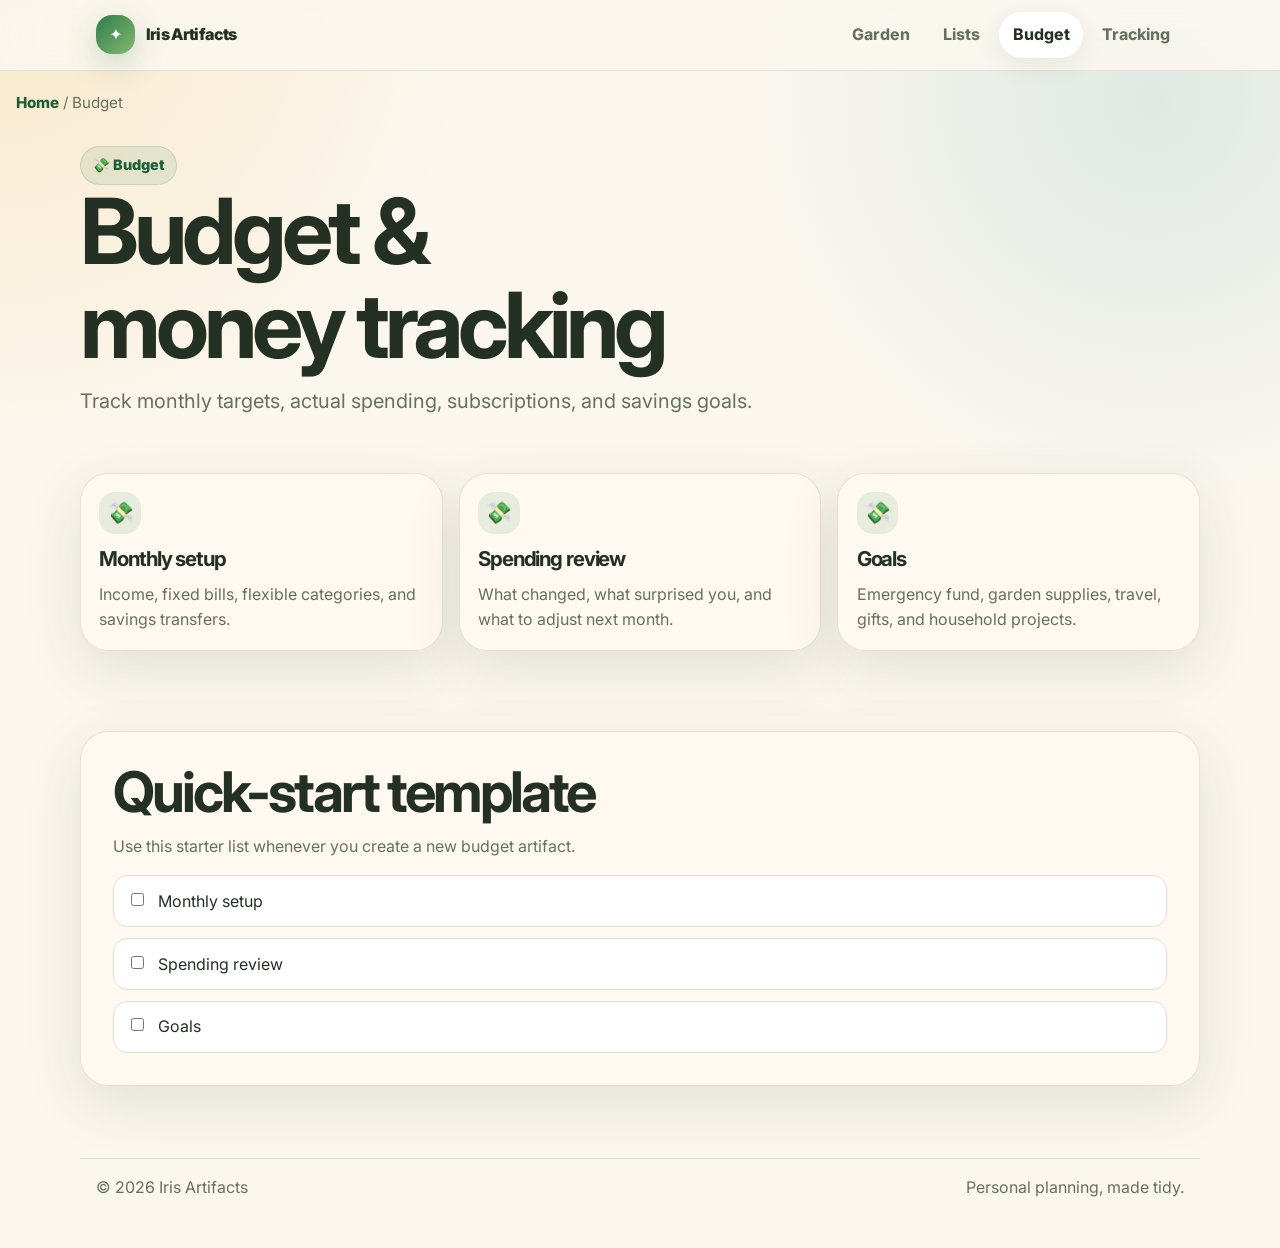
==== pages/budget/index.html @ 86432a79 "feat: launch mobile-friendly planning site Add a responsive GitHub Pages site with sections for gard" ====
<!doctype html>
<html lang="en">
<head>
  <meta charset="utf-8">
  <meta name="viewport" content="width=device-width, initial-scale=1">
  <meta name="description" content="A personal planning hub for gardening, lists, budgeting, and tracking.">
  <title>Budget · Iris Artifacts</title>
  <link rel="preconnect" href="https://fonts.googleapis.com">
  <link rel="preconnect" href="https://fonts.gstatic.com" crossorigin>
  <link href="https://fonts.googleapis.com/css2?family=Inter:wght@400;650;750;850&display=swap" rel="stylesheet">
  <link rel="stylesheet" href="../../assets/css/styles.css">
</head>
<body>
  <a class="skip-link" href="#main">Skip to content</a>
  <header class="site-header"><div class="nav-wrap"><a class="brand" href="../../index.html" aria-label="Iris Artifacts home"><span class="brand-mark">✦</span><span>Iris Artifacts</span></a>
<button class="nav-toggle" type="button" aria-expanded="false" data-nav-toggle>Menu</button>
<nav class="nav-links" aria-label="Primary" data-nav-links>
  <a href="../garden/">Garden</a>
  <a href="../lists/">Lists</a>
  <a href="../budget/" aria-current="page">Budget</a>
  <a href="../tracker/">Tracking</a>
</nav></div></header>
  <main id="main">
<div class="container breadcrumb"><a href="../../index.html">Home</a> / Budget</div>
<section class="container page-hero"><span class="kicker">💸 Budget</span><h1>Budget & money tracking</h1><p class="lede">Track monthly targets, actual spending, subscriptions, and savings goals.</p></section>
<section class="container section"><div class="grid three"><div class="card"><span class="icon">💸</span><h3>Monthly setup</h3><p>Income, fixed bills, flexible categories, and savings transfers.</p></div><div class="card"><span class="icon">💸</span><h3>Spending review</h3><p>What changed, what surprised you, and what to adjust next month.</p></div><div class="card"><span class="icon">💸</span><h3>Goals</h3><p>Emergency fund, garden supplies, travel, gifts, and household projects.</p></div></div></section>
<section class="container section"><div class="panel"><h2>Quick-start template</h2><p>Use this starter list whenever you create a new budget artifact.</p><div class="list checklist"><label><input type="checkbox"> <span>Monthly setup</span></label><label><input type="checkbox"> <span>Spending review</span></label><label><input type="checkbox"> <span>Goals</span></label></div></div></section>
</main>
  <footer class="footer"><div class="container footer-inner"><span>© <span data-year></span> Iris Artifacts</span><span>Personal planning, made tidy.</span></div></footer>
  <script src="../../assets/js/app.js" defer></script>
</body>
</html>
---- assets/css/styles.css ----
:root {
  --bg: #fbf7ef;
  --surface: #fffaf2;
  --surface-strong: #ffffff;
  --ink: #233023;
  --muted: #667060;
  --line: #e7decf;
  --leaf: #2f7d4b;
  --leaf-dark: #1f5d39;
  --sun: #f2b84b;
  --rose: #e97d65;
  --sky: #7bb6b8;
  --shadow: 0 18px 55px rgba(51, 66, 45, .12);
  --radius-lg: 28px;
  --radius-md: 18px;
  --radius-sm: 12px;
}
* { box-sizing: border-box; }
html { scroll-behavior: smooth; }
body {
  margin: 0;
  font-family: Inter, ui-sans-serif, system-ui, -apple-system, BlinkMacSystemFont, "Segoe UI", sans-serif;
  color: var(--ink);
  background:
    radial-gradient(circle at top left, rgba(242, 184, 75, .22), transparent 30rem),
    radial-gradient(circle at 90% 8%, rgba(123, 182, 184, .22), transparent 26rem),
    var(--bg);
  line-height: 1.55;
}
a { color: inherit; }
.skip-link { position: absolute; left: -999px; top: 1rem; background: var(--ink); color: white; padding: .75rem 1rem; border-radius: 999px; z-index: 20; }
.skip-link:focus { left: 1rem; }
.site-header {
  position: sticky; top: 0; z-index: 10;
  backdrop-filter: blur(18px);
  background: rgba(251, 247, 239, .86);
  border-bottom: 1px solid rgba(231, 222, 207, .8);
}
.nav-wrap { max-width: 1120px; margin: 0 auto; padding: .75rem 1rem; display: flex; align-items: center; justify-content: space-between; gap: 1rem; }
.brand { display: inline-flex; align-items: center; gap: .65rem; font-weight: 850; text-decoration: none; letter-spacing: -.04em; }
.brand-mark { display: grid; place-items: center; width: 2.45rem; height: 2.45rem; border-radius: 16px; background: linear-gradient(135deg, var(--leaf), #84b86f); color: white; box-shadow: 0 10px 30px rgba(47,125,75,.25); }
.nav-toggle { display: none; border: 1px solid var(--line); background: var(--surface-strong); border-radius: 999px; padding: .65rem .8rem; font-weight: 800; color: var(--ink); }
.nav-links { display: flex; align-items: center; gap: .35rem; }
.nav-links a { text-decoration: none; color: var(--muted); font-weight: 750; padding: .65rem .85rem; border-radius: 999px; }
.nav-links a:hover, .nav-links a[aria-current="page"] { color: var(--ink); background: var(--surface-strong); box-shadow: 0 8px 25px rgba(51,66,45,.08); }
.container { max-width: 1120px; margin: 0 auto; padding: 0 1rem; }
.hero { padding: clamp(3rem, 8vw, 6.5rem) 0 2.5rem; display: grid; grid-template-columns: 1.12fr .88fr; gap: 2rem; align-items: center; }
.kicker { display: inline-flex; align-items: center; gap: .5rem; color: var(--leaf-dark); background: rgba(47,125,75,.1); border: 1px solid rgba(47,125,75,.16); padding: .45rem .7rem; border-radius: 999px; font-weight: 850; font-size: .9rem; }
h1, h2, h3 { line-height: 1.03; letter-spacing: -.055em; margin: 0; }
h1 { font-size: clamp(2.45rem, 10vw, 5.7rem); max-width: 10ch; }
h2 { font-size: clamp(2rem, 5vw, 3.5rem); }
h3 { font-size: 1.28rem; }
p { color: var(--muted); margin: .8rem 0 0; }
.lede { font-size: clamp(1.05rem, 2vw, 1.25rem); max-width: 56ch; }
.actions { display: flex; flex-wrap: wrap; gap: .75rem; margin-top: 1.5rem; }
.button { display: inline-flex; align-items: center; justify-content: center; min-height: 2.85rem; padding: .75rem 1rem; border-radius: 999px; text-decoration: none; font-weight: 850; border: 1px solid transparent; }
.button.primary { color: white; background: var(--leaf); box-shadow: 0 16px 35px rgba(47,125,75,.25); }
.button.secondary { background: var(--surface-strong); border-color: var(--line); color: var(--ink); }
.hero-card, .card, .panel { background: rgba(255,250,242,.88); border: 1px solid rgba(231,222,207,.95); border-radius: var(--radius-lg); box-shadow: var(--shadow); }
.hero-card { padding: 1rem; transform: rotate(1deg); }
.note-stack { display: grid; gap: .75rem; }
.note { border-radius: 20px; padding: 1rem; background: var(--surface-strong); border: 1px solid var(--line); }
.note strong { display:block; margin-bottom:.2rem; }
.note:nth-child(2) { margin-left: 1.25rem; }
.note:nth-child(3) { margin-right: 1.25rem; }
.section { padding: 2.5rem 0; }
.section-head { display:flex; align-items:end; justify-content:space-between; gap:1rem; margin-bottom: 1rem; }
.grid { display: grid; grid-template-columns: repeat(4, 1fr); gap: 1rem; }
.grid.three { grid-template-columns: repeat(3, 1fr); }
.card { padding: 1.15rem; text-decoration:none; display:block; transition: transform .18s ease, box-shadow .18s ease; }
.card:hover { transform: translateY(-3px); box-shadow: 0 22px 60px rgba(51,66,45,.16); }
.card .icon { display:grid; place-items:center; width:2.6rem; height:2.6rem; border-radius:16px; background: rgba(47,125,75,.11); margin-bottom: .9rem; font-size: 1.35rem; }
.panel { padding: clamp(1.1rem, 3vw, 2rem); }
.list { list-style: none; padding: 0; margin: 1rem 0 0; display: grid; gap: .65rem; }
.list li { background: var(--surface-strong); border: 1px solid var(--line); border-radius: 16px; padding: .85rem .95rem; display:flex; gap:.7rem; align-items:flex-start; }
.list li::before { content: "✓"; color: white; background: var(--leaf); border-radius: 999px; width: 1.35rem; height: 1.35rem; flex: 0 0 1.35rem; display:grid; place-items:center; font-size:.85rem; font-weight:900; margin-top:.05rem; }
.table-wrap { overflow-x:auto; margin-top:1rem; border-radius:18px; border:1px solid var(--line); }
table { width:100%; border-collapse:collapse; background:var(--surface-strong); min-width: 620px; }
th, td { padding:.9rem 1rem; border-bottom:1px solid var(--line); text-align:left; }
th { color: var(--leaf-dark); font-size:.85rem; text-transform:uppercase; letter-spacing:.08em; }
.badge { display:inline-flex; padding:.25rem .55rem; border-radius:999px; background:rgba(242,184,75,.18); color:#76510b; font-weight:800; font-size:.82rem; }
.footer { padding: 2rem 0 3rem; color: var(--muted); }
.footer-inner { border-top:1px solid var(--line); padding-top:1rem; display:flex; justify-content:space-between; gap:1rem; flex-wrap:wrap; }
.breadcrumb { margin: 1.25rem 0 0; color: var(--muted); font-size:.95rem; }
.breadcrumb a { color: var(--leaf-dark); text-decoration:none; font-weight:800; }
.page-hero { padding: 2rem 0 1rem; }
.checklist label { display:flex; gap:.7rem; align-items:flex-start; padding:.8rem; border:1px solid var(--line); border-radius:14px; background:var(--surface-strong); }
.checklist input { margin-top:.25rem; accent-color: var(--leaf); }
@media (max-width: 820px) {
  .nav-wrap { align-items:flex-start; }
  .nav-toggle { display:inline-flex; }
  .nav-links { position:absolute; left:1rem; right:1rem; top:4.15rem; display:none; flex-direction:column; align-items:stretch; background:var(--surface-strong); border:1px solid var(--line); border-radius:22px; padding:.5rem; box-shadow: var(--shadow); }
  .nav-links.open { display:flex; }
  .nav-links a { padding:.9rem 1rem; }
  .hero { grid-template-columns: 1fr; padding-top: 2.5rem; }
  .hero-card { transform:none; }
  .grid, .grid.three { grid-template-columns: 1fr; }
  .section-head { align-items:start; flex-direction:column; }
  h1 { max-width: 12ch; }
}
@media (prefers-reduced-motion: reduce) { * { scroll-behavior:auto !important; transition:none !important; } }
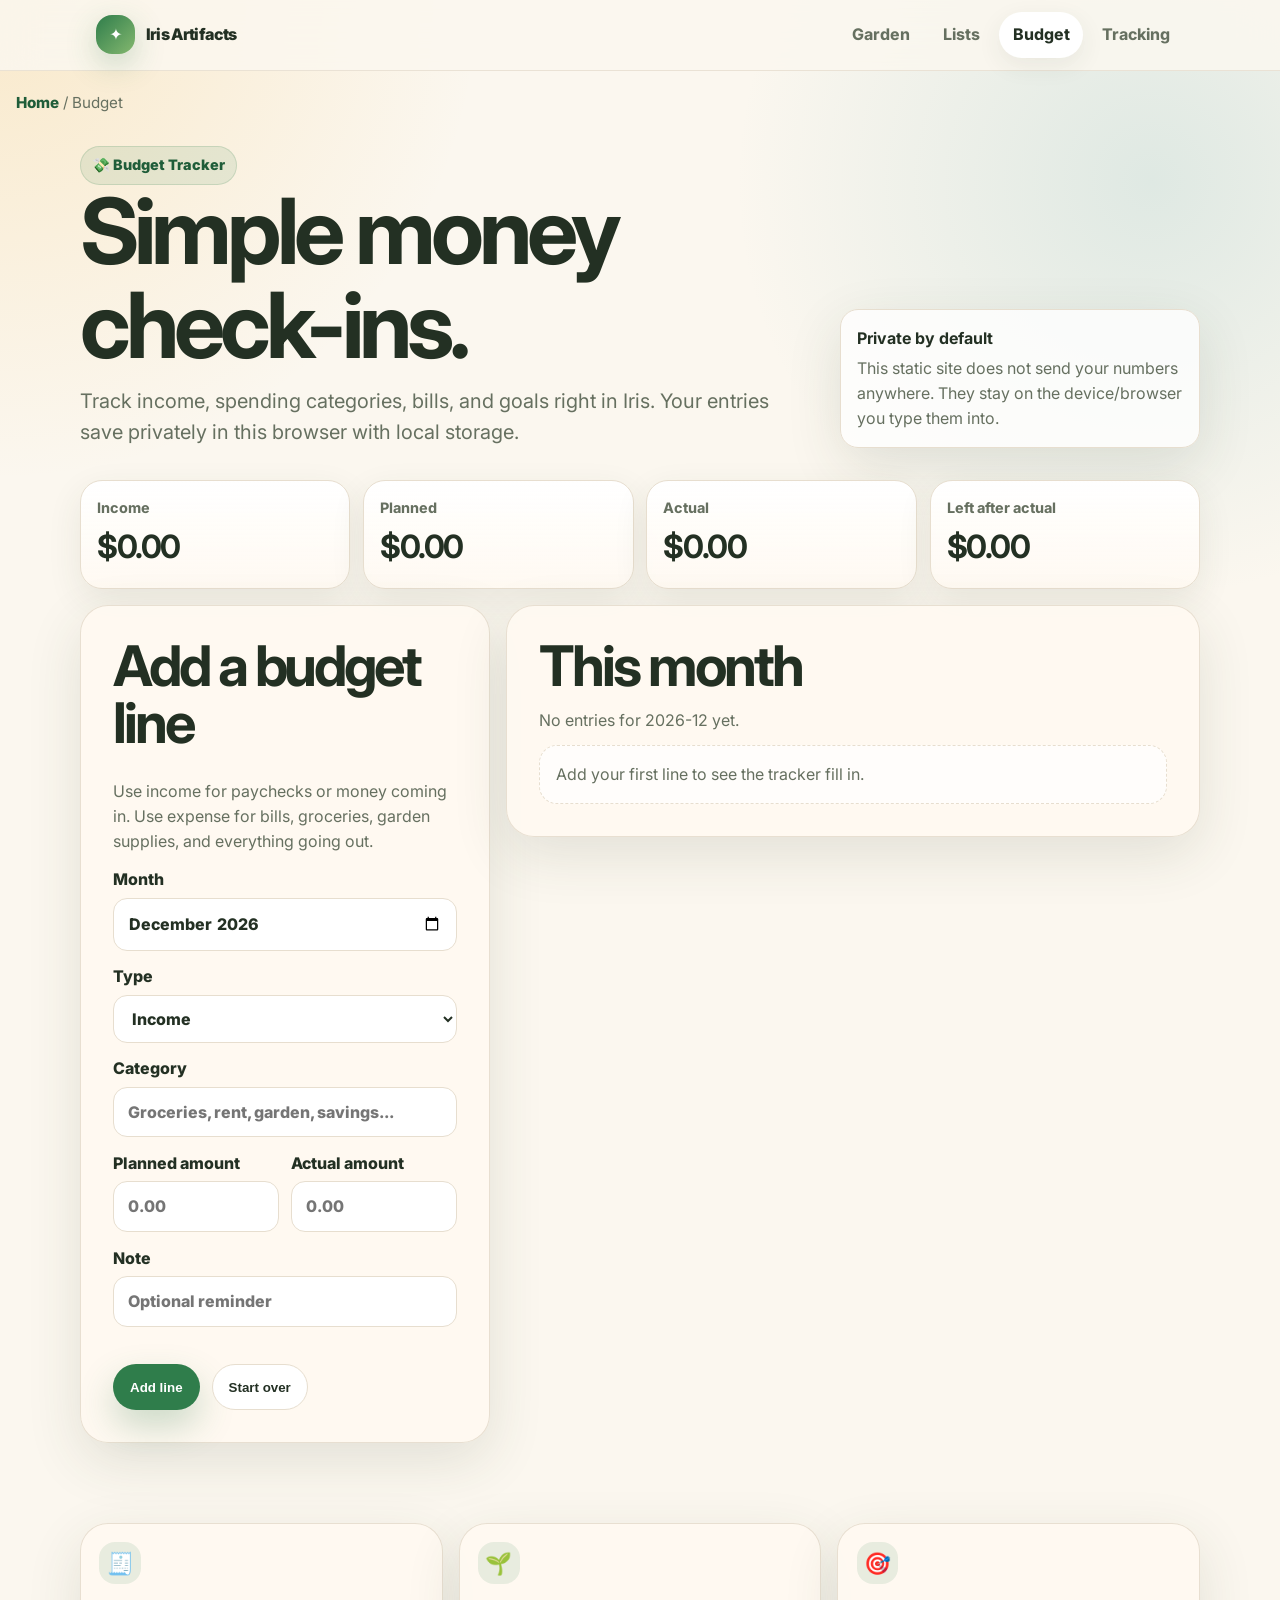
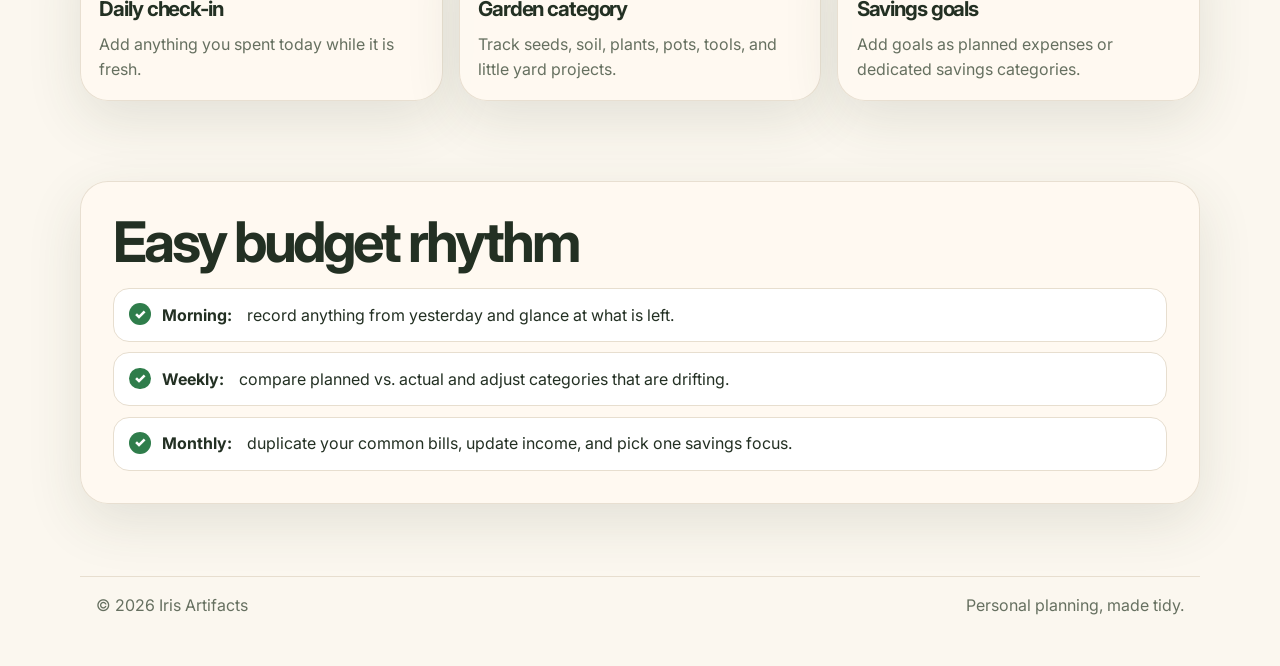
==== commit 3b8be0a6: "feat: add browser budget tracker Add a mobile-friendly budget tracker with local browser storage for" ====
--- a/pages/budget/index.html
+++ b/pages/budget/index.html
@@ -3,8 +3,8 @@
 <head>
   <meta charset="utf-8">
   <meta name="viewport" content="width=device-width, initial-scale=1">
-  <meta name="description" content="A personal planning hub for gardening, lists, budgeting, and tracking.">
-  <title>Budget · Iris Artifacts</title>
+  <meta name="description" content="A simple private budget tracker for monthly income, planned spending, actual spending, and savings goals.">
+  <title>Budget Tracker · Iris Artifacts</title>
   <link rel="preconnect" href="https://fonts.googleapis.com">
   <link rel="preconnect" href="https://fonts.gstatic.com" crossorigin>
   <link href="https://fonts.googleapis.com/css2?family=Inter:wght@400;650;750;850&display=swap" rel="stylesheet">
@@ -22,9 +22,65 @@
 </nav></div></header>
   <main id="main">
 <div class="container breadcrumb"><a href="../../index.html">Home</a> / Budget</div>
-<section class="container page-hero"><span class="kicker">💸 Budget</span><h1>Budget & money tracking</h1><p class="lede">Track monthly targets, actual spending, subscriptions, and savings goals.</p></section>
-<section class="container section"><div class="grid three"><div class="card"><span class="icon">💸</span><h3>Monthly setup</h3><p>Income, fixed bills, flexible categories, and savings transfers.</p></div><div class="card"><span class="icon">💸</span><h3>Spending review</h3><p>What changed, what surprised you, and what to adjust next month.</p></div><div class="card"><span class="icon">💸</span><h3>Goals</h3><p>Emergency fund, garden supplies, travel, gifts, and household projects.</p></div></div></section>
-<section class="container section"><div class="panel"><h2>Quick-start template</h2><p>Use this starter list whenever you create a new budget artifact.</p><div class="list checklist"><label><input type="checkbox"> <span>Monthly setup</span></label><label><input type="checkbox"> <span>Spending review</span></label><label><input type="checkbox"> <span>Goals</span></label></div></div></section>
+<section class="container page-hero budget-hero">
+  <div>
+    <span class="kicker">💸 Budget Tracker</span>
+    <h1>Simple money check-ins.</h1>
+    <p class="lede">Track income, spending categories, bills, and goals right in Iris. Your entries save privately in this browser with local storage.</p>
+  </div>
+  <div class="privacy-note" role="note"><strong>Private by default</strong><span>This static site does not send your numbers anywhere. They stay on the device/browser you type them into.</span></div>
+</section>
+<section class="container section budget-app" aria-label="Interactive budget tracker" data-budget-app>
+  <div class="budget-summary" aria-live="polite">
+    <article class="summary-card"><span>Income</span><strong data-budget-total="income">$0.00</strong></article>
+    <article class="summary-card"><span>Planned</span><strong data-budget-total="planned">$0.00</strong></article>
+    <article class="summary-card"><span>Actual</span><strong data-budget-total="actual">$0.00</strong></article>
+    <article class="summary-card"><span>Left after actual</span><strong data-budget-total="left">$0.00</strong></article>
+  </div>
+  <div class="budget-layout">
+    <form class="panel budget-form" data-budget-form>
+      <h2>Add a budget line</h2>
+      <p>Use income for paychecks or money coming in. Use expense for bills, groceries, garden supplies, and everything going out.</p>
+      <label>Month
+        <input name="month" type="month" required>
+      </label>
+      <label>Type
+        <select name="type" required>
+          <option value="income">Income</option>
+          <option value="expense">Expense</option>
+        </select>
+      </label>
+      <label>Category
+        <input name="category" type="text" placeholder="Groceries, rent, garden, savings..." required>
+      </label>
+      <div class="form-grid">
+        <label>Planned amount
+          <input name="planned" type="number" min="0" step="0.01" placeholder="0.00">
+        </label>
+        <label>Actual amount
+          <input name="actual" type="number" min="0" step="0.01" placeholder="0.00">
+        </label>
+      </div>
+      <label>Note
+        <input name="note" type="text" placeholder="Optional reminder">
+      </label>
+      <div class="actions"><button class="button primary" type="submit">Add line</button><button class="button secondary" type="button" data-budget-reset>Start over</button></div>
+    </form>
+    <section class="panel">
+      <div class="section-head compact"><div><h2>This month</h2><p data-budget-month-label>No entries yet.</p></div></div>
+      <div class="budget-empty" data-budget-empty>Add your first line to see the tracker fill in.</div>
+      <div class="budget-lines" data-budget-lines></div>
+    </section>
+  </div>
+</section>
+<section class="container section">
+  <div class="grid three">
+    <div class="card"><span class="icon">🧾</span><h3>Daily check-in</h3><p>Add anything you spent today while it is fresh.</p></div>
+    <div class="card"><span class="icon">🌱</span><h3>Garden category</h3><p>Track seeds, soil, plants, pots, tools, and little yard projects.</p></div>
+    <div class="card"><span class="icon">🎯</span><h3>Savings goals</h3><p>Add goals as planned expenses or dedicated savings categories.</p></div>
+  </div>
+</section>
+<section class="container section"><div class="panel"><h2>Easy budget rhythm</h2><ul class="list"><li><strong>Morning:</strong>&nbsp;record anything from yesterday and glance at what is left.</li><li><strong>Weekly:</strong>&nbsp;compare planned vs. actual and adjust categories that are drifting.</li><li><strong>Monthly:</strong>&nbsp;duplicate your common bills, update income, and pick one savings focus.</li></ul></div></section>
 </main>
   <footer class="footer"><div class="container footer-inner"><span>© <span data-year></span> Iris Artifacts</span><span>Personal planning, made tidy.</span></div></footer>
   <script src="../../assets/js/app.js" defer></script>
--- a/assets/css/styles.css
+++ b/assets/css/styles.css
@@ -99,3 +99,41 @@
   h1 { max-width: 12ch; }
 }
 @media (prefers-reduced-motion: reduce) { * { scroll-behavior:auto !important; transition:none !important; } }
+
+/* Budget tracker */
+.budget-hero { display:grid; grid-template-columns: 1fr minmax(240px, 360px); gap: 1rem; align-items:end; }
+.privacy-note { background: rgba(255,255,255,.78); border:1px solid var(--line); border-radius: var(--radius-md); padding:1rem; box-shadow: var(--shadow); }
+.privacy-note strong, .privacy-note span { display:block; }
+.privacy-note span { color: var(--muted); margin-top:.35rem; }
+.budget-app { padding-top: 1rem; }
+.budget-summary { display:grid; grid-template-columns: repeat(4, 1fr); gap: .8rem; margin-bottom: 1rem; }
+.summary-card { background: linear-gradient(180deg, var(--surface-strong), rgba(255,250,242,.9)); border:1px solid var(--line); border-radius: 22px; padding:1rem; box-shadow: 0 12px 35px rgba(51,66,45,.09); }
+.summary-card span { color: var(--muted); display:block; font-weight:750; font-size:.9rem; }
+.summary-card strong { display:block; margin-top:.2rem; font-size: clamp(1.35rem, 3vw, 2rem); letter-spacing:-.045em; }
+.budget-layout { display:grid; grid-template-columns: minmax(280px, 410px) 1fr; gap: 1rem; align-items:start; }
+.budget-form { display:grid; gap:.85rem; }
+.budget-form label { display:grid; gap:.35rem; color: var(--ink); font-weight:800; }
+.budget-form input, .budget-form select { width:100%; min-height:2.85rem; border:1px solid var(--line); border-radius:14px; padding:.75rem .85rem; background: var(--surface-strong); color: var(--ink); font: inherit; }
+.budget-form input:focus, .budget-form select:focus { outline: 3px solid rgba(47,125,75,.18); border-color: var(--leaf); }
+.form-grid { display:grid; grid-template-columns: 1fr 1fr; gap:.75rem; }
+.compact { margin-bottom:.75rem; }
+.budget-empty { color: var(--muted); background: rgba(255,255,255,.7); border:1px dashed var(--line); border-radius:18px; padding:1rem; }
+.budget-lines { display:grid; gap:.65rem; }
+.budget-line { display:grid; grid-template-columns: 1fr auto; gap:.8rem; align-items:center; background: var(--surface-strong); border:1px solid var(--line); border-radius:18px; padding:.85rem; }
+.budget-line-title { display:flex; gap:.5rem; flex-wrap:wrap; align-items:center; font-weight:850; }
+.budget-line-meta { color: var(--muted); font-size:.92rem; margin-top:.2rem; }
+.budget-money { text-align:right; font-weight:850; }
+.budget-money span { display:block; color:var(--muted); font-size:.85rem; font-weight:750; }
+.icon-button { border:1px solid var(--line); background:var(--surface); color:var(--ink); border-radius:999px; padding:.45rem .7rem; font-weight:850; cursor:pointer; }
+.icon-button:hover { background:#fff; }
+.badge.expense { background: rgba(233,125,101,.14); color:#88402f; }
+.badge.income { background: rgba(47,125,75,.13); color: var(--leaf-dark); }
+@media (max-width: 820px) {
+  .budget-hero, .budget-layout { grid-template-columns: 1fr; }
+  .budget-summary { grid-template-columns: repeat(2, 1fr); }
+  .form-grid { grid-template-columns: 1fr; }
+  .budget-line { grid-template-columns: 1fr; }
+  .budget-money { text-align:left; }
+}
+@media (max-width: 420px) { .budget-summary { grid-template-columns: 1fr; } }
+
